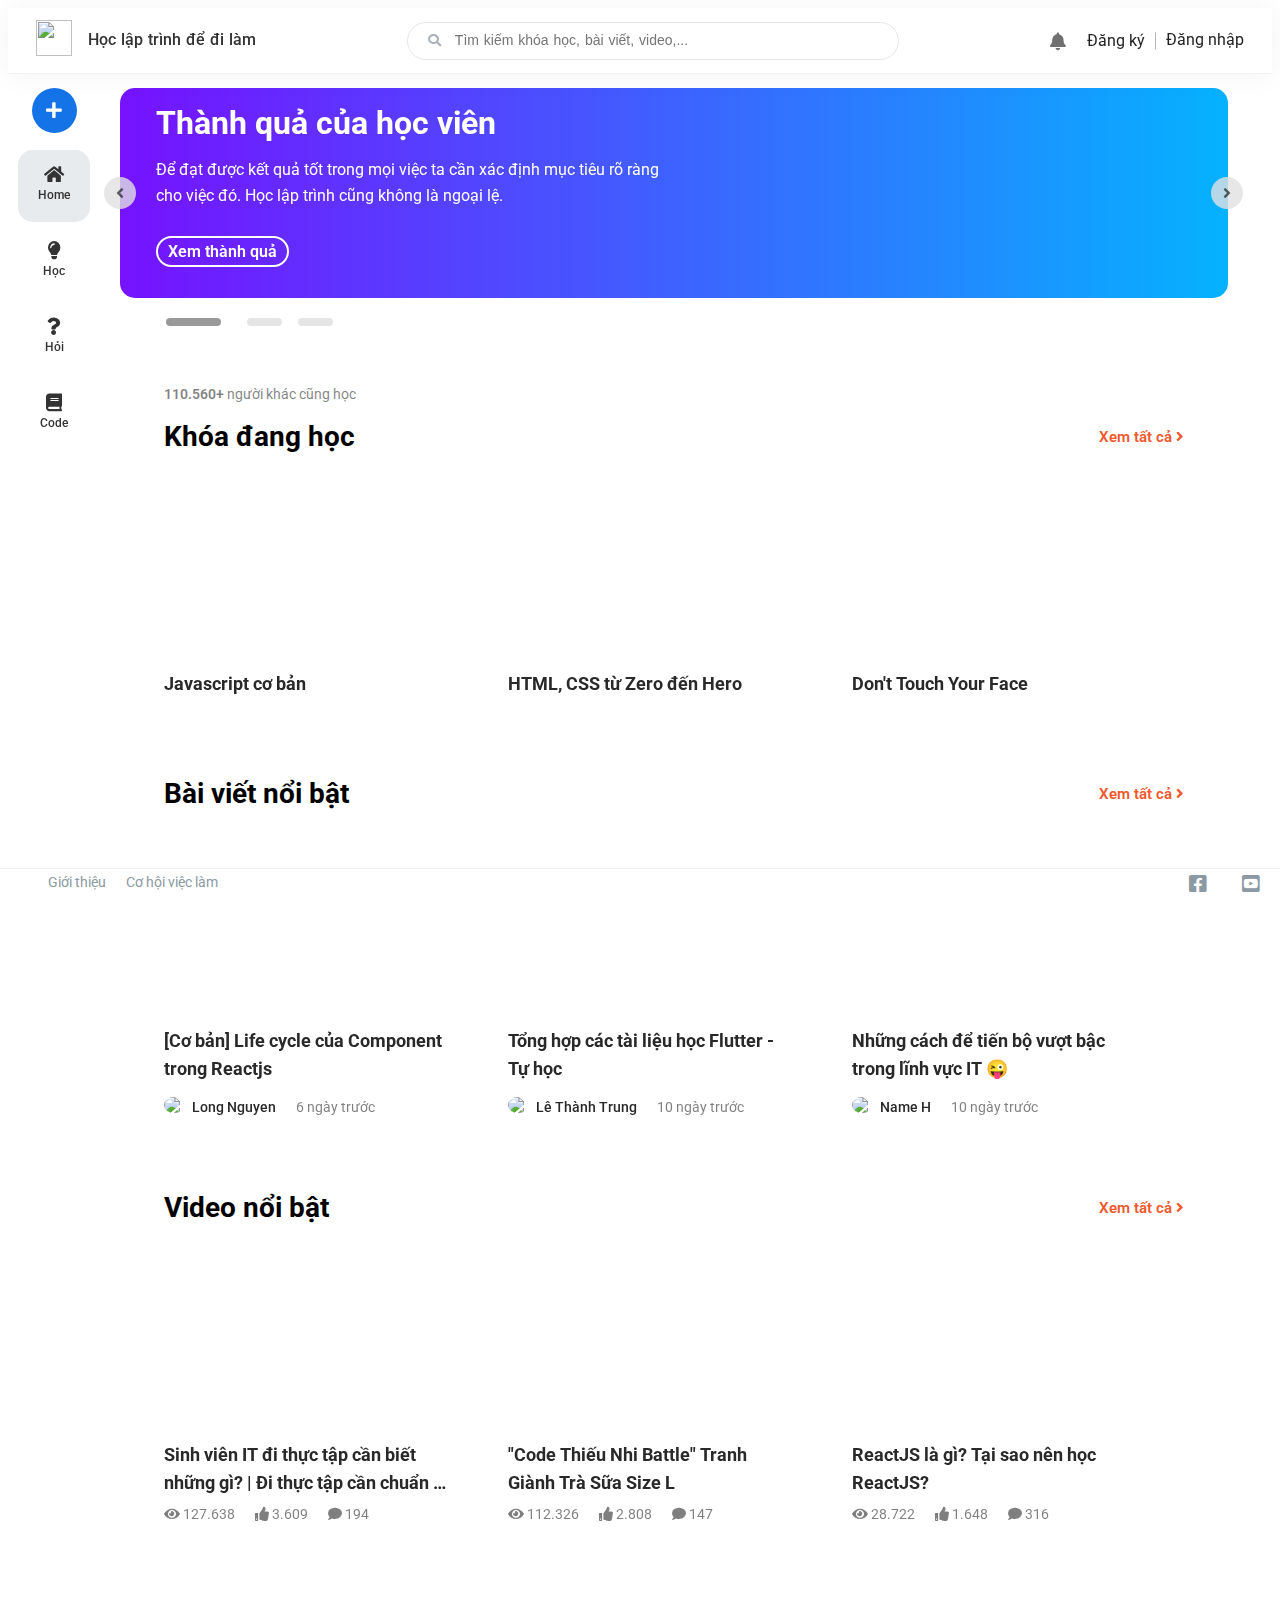
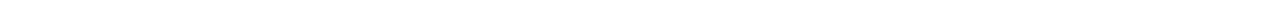
==== index.html @ 025cf9ea "ui project" ====
<!DOCTYPE html>
<html lang="en">
<head>
    <meta charset="UTF-8">
    <meta http-equiv="X-UA-Compatible" content="IE=edge">
    <meta name="viewport" content="width=device-width, initial-scale=1.0">
    <title>F8, học lập trình để đi làm! | Học lập trình online | Học lập trình Javascript</title>
    <link rel="icon" href="https://fullstack.edu.vn/assets/icon/f8_icon.png" type="image/x-icon">
    <link rel="stylesheet" href="https://cdnjs.cloudflare.com/ajax/libs/normalize/8.0.1/normalize.min.css" integrity="sha512-NhSC1YmyruXifcj/KFRWoC561YpHpc5Jtzgvbuzx5VozKpWvQ+4nXhPdFgmx8xqexRcpAglTj9sIBWINXa8x5w==" crossorigin="anonymous" referrerpolicy="no-referrer" />
    <link rel="stylesheet" href="./asset/font/fontawesome-free-5.15.4-web/css/all.css">
    <link rel="stylesheet" href="./asset/font/themify-icons-font (1)/themify-icons/themify-icons.css">
    <link href="https://fonts.googleapis.com/css2?family=Roboto:wght@300;400;500;700&display=swap" rel="stylesheet">
    <link rel="stylesheet" href="./asset/css/main.css">
    <link rel="stylesheet" href="./asset/css/base.css">
</head>
<body>
    <div id="notice">
       
    </div>
    <div class="side__bar-respon">
        <div class="side__bar-respon-left">
            <div class="side__bar-respon-user">
                <img src="https://avatar-redirect.appspot.com/google/101918447405633767798?size=400" alt="" class="side__bar-respon-user-img">
            </div>

            <ul class="side__bar-respon-list">
                <li class="side__bar-respon-item issidebar-repons-active">
                    <a href="#" class="side__bar-respon-item-link">
                        <i class="fas fa-home"></i>
                        <span>Home</span>
                    </a>
                </li>
                <li class="side__bar-respon-item">
                    <a href="./courses.html" class="side__bar-respon-item-link">
                        <i class="fas fa-lightbulb"></i>
                        <span>Học</span>
                    </a>
                </li>
                <li class="side__bar-respon-item">
                    <a href="./question.html" class="side__bar-respon-item-link">
                        <i class="fas fa-question"></i>
                        <span>Hỏi</span>
                    </a>
                </li>
                <li class="side__bar-respon-item">
                    <a href="./code.html" class="side__bar-respon-item-link">
                        <i class="fas fa-code"></i>
                        <span>Code</span>
                    </a>
                </li>
                <li class="side__bar-respon-item isspacing">
                    <a href="#" class="side__bar-respon-item-link">
                        <i class="fas fa-bookmark"></i>
                        <span>Nội dung đã lưu</span>
                    </a>
                </li>
                <li class="side__bar-respon-item">
                    <a href="#" class="side__bar-respon-item-link">
                        <i class="fas fa-info-circle"></i>
                        <span>Giới thiệu</span>
                    </a>
                </li>
                <li class="side__bar-respon-item">
                    <a href="#" class="side__bar-respon-item-link">
                        <i class="fas fa-users"></i>
                        <span>Cơ hội việc làm</span>
                    </a>
                </li>
                <li class="side__bar-respon-item isspacing">
                    <a href="#" class="side__bar-respon-item-link">
                        <i class="fas fa-sign-out-alt"></i>
                        <span>Đăng xuất</span>
                    </a>
                </li>
            </ul>
        </div>

        <div class="side__bar-respon-right">
            
        </div>
    </div>
    <div id="root">
        <div class="app__wrap">
            <!-- Header -->
            <div class="header__wrap">
                <div class="header__icon-menu">
                    <i class="fas fa-bars"></i>
                </div>
                <div class="header__icon">
                    <div class="header__icon-img">
                        <img src="https://fullstack.edu.vn/assets/icon/f8_icon.png" alt="" class="header__icon-img-item">
                    </div>
                    <div class="header__icon-heading">
                        <span class="header__icon-heading-text">Học lập trình để đi làm</span>
                    </div>
                    <div class="page__sidebar-add-box">
                        <div class="page__sidebar-add-box-item">
                            <i class="fas fa-pencil-alt"></i>
                            <strong>Viết blog</strong>
                        </div>
                        <div class="page__sidebar-add-box-item">
                            <i class="fas fa-question"></i>
                            <strong>Đặt câu hỏi</strong>
                        </div>
                        <div class="page__sidebar-add-box-item">
                            <i class="fas fa-code"></i>
                            <strong>Chia sẻ code</strong>
                        </div>
                    </div>
                </div>
                <div class="header__search">
                    <div class="header__search-wrap">
                        <i class="fas fa-search"></i>
                        <input type="text" class="header__search-input" placeholder="Tìm kiếm khóa học, bài viết, video,...">
                    </div>
                </div>
                <div class="header__information">
                    <div class="header__information-wrap">
                        <div class="header__information-search-icon-moblie">
                            <i class="fas fa-search"></i>
                        </div>
                        <div class="header__information-notify">
                            <i class="fas fa-bell"></i>
                        </div>
                        <!-- Img dang nhap tai khoan -->
                        <div class="header__information-img">
                            <img src="https://avatar-redirect.appspot.com/google/101918447405633767798?size=400" alt="" class="header__information-img-item">
                        </div>
                        <!-- Register and Login -->
                        <div class="header__information-user">
                            <a href="#" class="header__information-user-register-link js_register" >
                                <div class="header__information-user-register ">Đăng ký</div>
                            </a>
                            <a href="#" class="header__information-user-login-link js_login">
                                <div class="header__information-user-login">Đăng nhập</div>
                            </a>
                        </div>

                        <!-- Notify box -->
                        <div class="header__information-notify-box">
                            <div class="header__information-notify-box-header">
                                <h1 class="header__information-notify-box-heading">Thông báo</h1>
                                <span class="header__information-notify-box-tag">Đánh dấu tất cả đã đọc</span>
                            </div>
                            <div class="header__information-notify-box-page">
                                <div class="header__information-notify-box-page-icon">
                                    <img src="https://fullstack.edu.vn/assets/images/f8_avatar.png" alt="">
                                </div>
                                <div class="header__information-notify-box-page-content">
                                    <p class="header__information-notify-box-content-text">Chào mừng 
                                        <strong>Trường Tào</strong>
                                        đã gia nhập F8. Hãy luôn đam mê, kiên trì và theo đuổi mục tiêu tới cùng bạn nhé ❤️</p>
                                    <span class="header__information-notify-box-content-date">2 tháng trước</span>
                                </div>
                            </div>
                        </div>

                        <!-- Notify box end -->

                        <!-- User box -->
                        <div class="header__information-user-box">
                            <div class="header__information-user-box-header">
                                <img src="https://avatar-redirect.appspot.com/google/101918447405633767798?size=400" alt="" class="header__information-user-box-img">
                                <div class="header__information-user-box-heading">
                                    <h3 class="header__information-user-box-heading-text">Trường Tào</h3>
                                    <span class="header__information-user-box-heading-descript">@truong-tao-2</span>
                                </div>
                            </div>
                            <ul class="header__information-user-box-list">
                                <li class="header__information-user-box-item-blog">Viết Blog</li>
                                <li class="header__information-user-box-item-post">Bài viết của tôi</li>
                                <li class="header__information-user-box-item-save">Nội dung đã lưu</li>
                                <li class="header__information-user-box-item-setting">Cài đặt</li>
                                <li class="header__information-user-box-item-logout" style="padding-bottom: 0;">Đăng xuất</li>
                            </ul>
                        </div>

                    </div>
                </div>
            </div>

            <!-- Header end -->

            <div class="page__wrap">
                <div class="page__sidebar">
                    <ul class="page__sidebar-list">
                        <li class="page__sidebar-add-item">
                            <div class="page__sidebar-add-item-link">
                                <i class="fas fa-plus page__sidebar-add-item-icon"></i>
                            </div>
                            
                        </li>
                        <li class="page__sidebar-item-handle page__sidebar-home-item issidebar-active">
                            <a href="#" class="page__sidebar-home-item-link">
                                <div class="page__sidebar-home-icon">
                                    <i class="fas fa-home"></i>
                                </div>
                                <div class="page__sidebar-home-description">
                                    <span class="page__sidebar-home-description-text">Home</span>
                                </div>
                            </a>
                        </li>
                        <li class="page__sidebar-item-handle page__sidebar-lession-item">
                            <a href="./courses.html" class="page__sidebar-course-item-link">
                                <div class="page__sidebar-lession-icon">
                                    <i class="fas fa-lightbulb"></i>
                                </div>
                                <div class="page__sidebar-lession-description">
                                    <span class="page__sidebar-lession-description-text">Học</span>
                                </div>
                            </a>
                        </li>
                        <li class="page__sidebar-item-handle page__sidebar-question-item">
                            <a href="./question.html" class="page__sidebar-question-item-link">
                                <div class="page__sidebar-question-icon">
                                    <i class="fas fa-question"></i>
                                </div>
                                <div class="page__sidebar-question-description">
                                    <span class="page__sidebar-question-description-text">Hỏi</span>
                                </div>
                            </a>
                        </li>
                        <li class="page__sidebar-item-handle page__sidebar-code-item">
                            <a href="./code.html" class="page__sidebar-code-item-link">
                                <div class="page__sidebar-code-icon">
                                    <i class="fas fa-book"></i>
                                </div>
                                <div class="page__sidebar-code-description">
                                    <span class="page__sidebar-code-description-text">Code</span>
                                </div>
                            </a>
                        </li>
                    </ul>
                </div>
                <div class="page__content">
                    <div class="page__content-wrap">
                        <!-- Slider -->
                        <div class="page__content-slider-cover">
                            <div class="page__content-slider">
                                <button class="page__content-slider-btn-prev">
                                    <i class="fas fa-angle-left"></i>
                                </button>
                                <div class="page__content-slider-wrap">
                                    <div class="page__content-slider-list">
                                        
                                    </div>
                                </div>
                                <button class="page__content-slider-btn-next">
                                    <i class="fas fa-angle-right"></i>
                                </button>
                            </div>
                            <ul class="page__content-slider-slickdot">
                                <li class="slideractive"></li>
                                <li class=""></li>
                                <li class=""></li>
                            </ul>
                        </div>
                        <!-- Slider-end -->

                        <!-- Courses -->
                        <div class="page__content-home">
                            <div class="page__content-home-heading">
                                <strong>110.560+</strong>
                                người khác cũng học
                            </div>

                            <div class="page__content-home-courses">
                                <div class="page__content-home-courses-header">
                                    <h1 class="page__content-home-courses-heading">Khóa đang học</h1>
                                    <a href="./courses.html" class="page__content-home-courses-more">
                                        Xem tất cả
                                        <i class="fas fa-angle-right"></i>
                                    </a>
                                </div>
                                <div class="page__content-home-courses-list">
                                    <button class="course-prev-btn">
                                        <i class="fas fa-angle-left"></i>
                                    </button>
                                    <div class="page__content-home-courses-list-cover">
                                        <div class="page__content-home-courses-list-wrap">
                                           
                                        </div>
                                    </div>
                                    <button class="course-next-btn">
                                        <i class="fas fa-angle-right"></i>
                                    </button>
                                </div>
                            </div>
                            
                            
                            <!-- Courses end -->

                            <!-- Featured-post -->

                            <div class="page__content-home-featured-post">
                                <div class="page__content-home-featured-post-header">
                                    <h1 class="page__content-home-featured-post-heading">Bài viết nổi bật</h1>
                                    <a href="./blog.html" class="page__content-home-featured-post-more">
                                        Xem tất cả
                                        <i class="fas fa-angle-right"></i>
                                    </a>
                                </div>
                                <div class="page__content-home-featured-post-list">
                                    <button class="featured-post-prev-btn">
                                        <i class="fas fa-angle-left"></i>
                                    </button>
                                    <div class="page__content-home-featured-post-list-cover">
                                        <div class="page__content-home-featured-post-list-wrap">
                                           
                                        </div>
                                    </div>
                                    <button class="featured-post-next-btn">
                                        <i class="fas fa-angle-right"></i>
                                    </button>
                                </div>
                            </div>

                        <!-- Featured-post end -->



                        <!-- Featured-video -->

                        <div class="page__content-home-featured-video">
                            <div class="page__content-home-featured-video-header">
                                <h1 class="page__content-home-featured-video-heading">Video nổi bật</h1>
                                <a href="https://www.youtube.com/c/F8VNOfficial/videos" target="_blank" class="page__content-home-featured-video-more">
                                    Xem tất cả
                                    <i class="fas fa-angle-right"></i>
                                </a>
                            </div>
                            <div class="page__content-home-featured-video-list">
                                <button class="featured-video-prev-btn">
                                    <i class="fas fa-angle-left"></i>
                                </button>
                                <div class="page__content-home-featured-video-list-cover">
                                    <div class="page__content-home-featured-video-list-wrap">
                                        
                                    </div>
                                </div>
                                <button class="featured-video-next-btn">
                                    <i class="fas fa-angle-right"></i>
                                </button>
                            </div>
                        </div>

                    <!-- Featured-video end -->
                        </div>
                        
                    </div>
                </div>
            </div>

            <div class="footer__wrap">
                <div class="footer__list">
                    <div class="footer__list-left">
                        <a href="" class="footer__list-left-icon">
                            <img src="https://fullstack.edu.vn/assets/icon/f8_icon.png" alt="" class="footer__list-left-icon-img">
                        </a>
                        <div class="footer__list-left-about">
                            <a href="">Giới thiệu</a>
                        </div>
                        <div class="footer__list-left-job">
                            <a href="">Cơ hội việc làm</a>
                        </div>
                    </div>
                    <div class="footer__list-right">
                        <a href="" class="footer__list-right-facebook">
                            <i class="fab fa-facebook-square"></i>
                        </a>
                        <a href="" class="footer__list-right-youtube">
                            <i class="fab fa-youtube-square"></i>
                        </a>
                    </div>
                </div>
            </div>
        </div>
    </div>
    
    <!--BASE MODAL -->

    <div class="modal"> 
        <div class="modal__overlay"></div>

        <div class="modal__body">
            
            <!-- Authen form registration-->

            <div class="authen--form authen--form--register">
                <div class="authen--form__content">
                    <div class="authen--form__header">
                        <h3 class="authen--form__header--sub"> Đăng ký</h3>
                        <span class="authen--form__header--login"> Đăng nhập</span>
                    </div>
                    <div class="authen--form__form">
                        <div class="authen--form__form--infor form-email">
                            <input type="text"  id="email" class="authen--form__form--login"  placeholder="Nhập Email của bạn">
                            <span class="form-mess"></span>
                        </div>
                        <div class="authen--form__form--infor form-password ">
                            <input type="password" id="password" class="authen--form__form--login" placeholder="Nhập mật khẩu">
                            <span class="form-mess"></span>
                        </div>
                        <div class="authen--form__form--infor form-oldPassword">
                            <input type="password" id="oldPassword" class="authen--form__form--login" placeholder="Nhập lại mật khẩu">
                            <span class="form-mess"></span>
                        </div>
                    </div>
                    <div class="authen--form__pilicy">
                        <p>Bằng việc đăng ký, bạn đã đồng ý với Shoppe về
                            <a href="" class="authen--form__pilicy--infor">Điều khoản dịch vụ</a> &
                            <a href="" class="authen--form__pilicy--infor">Chính sách bảo mật </a>  </p>
                      
                    </div>
                    <div class="authen--form__control">
                        <button class="btn btn--back">TRỞ LẠI</button>
                        <button onsubmit="onSubmit()" class="btn btn--primary btn-register">ĐĂNG KÝ</button>
                    </div>
                </div>
                
                <div class="authen--form__society">
                    <a href="" class="btn btn-size-s icon-fb authen--form__society--fb authen--form__society--connect">
                        <i class="authen--form__society--icon fab fa-facebook-square"></i>
                        <span class="authen--form__society--text-fb">
                            Kết nối với Facebook
                        </span>
                       
                    </a>
                    <a href="" class="btn btn-size-s authen--form__society--gg authen--form__society--connect">
                        <i class="authen--form__society--icon fab fa-google-plus-square"></i>
                        <span class="authen--form__society--text-gg">
                            Kết nối với Google
                        </span>
                        
                    </a>    
                    
                </div>
            </div> 

            <!-- Authen form log in -->

            <div class="authen--form authen--form--login  ">
                <div class="authen--form__content">
                    <div class="authen--form__header">
                        <h3 class="authen--form__header--sub"> Đăng nhập </h3>
                        <span class="authen--form__header--login"> Đăng ký</span>
                    </div>
                    <div class="authen--form__form">
                        <div class="authen--form__form--infor">
                            <input type="text" class="authen--form__form--login" placeholder="Email của bạn">
                        </div>
                        <div class="authen--form__form--infor">
                            <input type="password" class="authen--form__form--login" placeholder="Nhập mật khẩu">
                        </div>
                    </div>
                    <div class="authen--form__help">
                        <a href="" class="authen--form__help authen--form__help--forgot"> Quên mật khẩu</a>
                        <span class="authen--form__help--separate"></span>
                        <a href="" class="authen--form__help authen--form__help--help"> Cần trợ giúp?</a>

                    </div>
                    <div class="authen--form__control">
                        <button class="btn btn--back js--back-login">TRỞ LẠI</button>
                        <button class="btn btn--primary">ĐĂNG NHẬP </button>
                    </div>
                </div>
                
                <div class="authen--form__society">
                    <a href="" class="btn btn-size-s icon-fb authen--form__society--fb authen--form__society--connect">
                        <i class="authen--form__society--icon fab fa-facebook-square"></i>
                        <span class="authen--form__society--text-fb">
                            Kết nối với Facebook
                        </span>
                       
                    </a>
                    <a href="" class="btn btn-size-s authen--form__society--gg authen--form__society--connect">
                        <i class="authen--form__society--icon fab fa-google-plus-square"></i>
                        <span class="authen--form__society--text-gg">
                            Kết nối với Google
                        </span>
                        
                    </a>    
                    
                </div>
            </div> 
        </div>
    </div>

    <!-- Show register -->
    <script>    
    
        const clickShows = document.querySelector('.js_register')
        const clickOut = document.querySelector('.btn--back')
        const modalOut = document.querySelector('.authen--form--register')
        const modal = document.querySelector('.modal')
    
        function showOutRegister () {
            modal.classList.add('open')
        }
        function outRegister () {
            modal.classList.remove('open')
        }
        clickShows.addEventListener('click', showOutRegister)
        clickOut.addEventListener('click', outRegister)
        modal.addEventListener('click', outRegister )
    
        modalOut.addEventListener('click', function(event) {
            event.stopPropagation()
        } )
    </script>

    <!-- Show login -->
    <script>
        const clickLogin = document.querySelector('.js_login')
        const clickOutLogin = document.querySelector('.js--back-login')
        const modalOutLogin = document.querySelector('.authen--form--login')
        const modalLogin = document.querySelector('.modal')
    
        function showOutLogin () {
             modalLogin.classList.add('on')
        }
        function outLogin () {
            modalLogin.classList.remove('on')
        }
        clickLogin.addEventListener('click', showOutLogin)
        clickOutLogin.addEventListener('click', outLogin)
        modalLogin.addEventListener('click', outLogin)
        modalOutLogin.addEventListener('click', function(event) {
            event.stopPropagation()
            }) 
    </script>
    <script src="./app.js"></script>
</body>
</html>
---- asset/font/themify-icons-font (1)/themify-icons/themify-icons.css ----
@font-face {
	font-family: 'themify';
	src:url('fonts/themify.eot?-fvbane');
	src:url('fonts/themify.eot?#iefix-fvbane') format('embedded-opentype'),
		url('fonts/themify.woff?-fvbane') format('woff'),
		url('fonts/themify.ttf?-fvbane') format('truetype'),
		url('fonts/themify.svg?-fvbane#themify') format('svg');
	font-weight: normal;
	font-style: normal;
}

[class^="ti-"], [class*=" ti-"] {
	font-family: 'themify';
	speak: none;
	font-style: normal;
	font-weight: normal;
	font-variant: normal;
	text-transform: none;
	line-height: 1;

	/* Better Font Rendering =========== */
	-webkit-font-smoothing: antialiased;
	-moz-osx-font-smoothing: grayscale;
}

.ti-wand:before {
	content: "\e600";
}
.ti-volume:before {
	content: "\e601";
}
.ti-user:before {
	content: "\e602";
}
.ti-unlock:before {
	content: "\e603";
}
.ti-unlink:before {
	content: "\e604";
}
.ti-trash:before {
	content: "\e605";
}
.ti-thought:before {
	content: "\e606";
}
.ti-target:before {
	content: "\e607";
}
.ti-tag:before {
	content: "\e608";
}
.ti-tablet:before {
	content: "\e609";
}
.ti-star:before {
	content: "\e60a";
}
.ti-spray:before {
	content: "\e60b";
}
.ti-signal:before {
	content: "\e60c";
}
.ti-shopping-cart:before {
	content: "\e60d";
}
.ti-shopping-cart-full:before {
	content: "\e60e";
}
.ti-settings:before {
	content: "\e60f";
}
.ti-search:before {
	content: "\e610";
}
.ti-zoom-in:before {
	content: "\e611";
}
.ti-zoom-out:before {
	content: "\e612";
}
.ti-cut:before {
	content: "\e613";
}
.ti-ruler:before {
	content: "\e614";
}
.ti-ruler-pencil:before {
	content: "\e615";
}
.ti-ruler-alt:before {
	content: "\e616";
}
.ti-bookmark:before {
	content: "\e617";
}
.ti-bookmark-alt:before {
	content: "\e618";
}
.ti-reload:before {
	content: "\e619";
}
.ti-plus:before {
	content: "\e61a";
}
.ti-pin:before {
	content: "\e61b";
}
.ti-pencil:before {
	content: "\e61c";
}
.ti-pencil-alt:before {
	content: "\e61d";
}
.ti-paint-roller:before {
	content: "\e61e";
}
.ti-paint-bucket:before {
	content: "\e61f";
}
.ti-na:before {
	content: "\e620";
}
.ti-mobile:before {
	content: "\e621";
}
.ti-minus:before {
	content: "\e622";
}
.ti-medall:before {
	content: "\e623";
}
.ti-medall-alt:before {
	content: "\e624";
}
.ti-marker:before {
	content: "\e625";
}
.ti-marker-alt:before {
	content: "\e626";
}
.ti-arrow-up:before {
	content: "\e627";
}
.ti-arrow-right:before {
	content: "\e628";
}
.ti-arrow-left:before {
	content: "\e629";
}
.ti-arrow-down:before {
	content: "\e62a";
}
.ti-lock:before {
	content: "\e62b";
}
.ti-location-arrow:before {
	content: "\e62c";
}
.ti-link:before {
	content: "\e62d";
}
.ti-layout:before {
	content: "\e62e";
}
.ti-layers:before {
	content: "\e62f";
}
.ti-layers-alt:before {
	content: "\e630";
}
.ti-key:before {
	content: "\e631";
}
.ti-import:before {
	content: "\e632";
}
.ti-image:before {
	content: "\e633";
}
.ti-heart:before {
	content: "\e634";
}
.ti-heart-broken:before {
	content: "\e635";
}
.ti-hand-stop:before {
	content: "\e636";
}
.ti-hand-open:before {
	content: "\e637";
}
.ti-hand-drag:before {
	content: "\e638";
}
.ti-folder:before {
	content: "\e639";
}
.ti-flag:before {
	content: "\e63a";
}
.ti-flag-alt:before {
	content: "\e63b";
}
.ti-flag-alt-2:before {
	content: "\e63c";
}
.ti-eye:before {
	content: "\e63d";
}
.ti-export:before {
	content: "\e63e";
}
.ti-exchange-vertical:before {
	content: "\e63f";
}
.ti-desktop:before {
	content: "\e640";
}
.ti-cup:before {
	content: "\e641";
}
.ti-crown:before {
	content: "\e642";
}
.ti-comments:before {
	content: "\e643";
}
.ti-comment:before {
	content: "\e644";
}
.ti-comment-alt:before {
	content: "\e645";
}
.ti-close:before {
	content: "\e646";
}
.ti-clip:before {
	content: "\e647";
}
.ti-angle-up:before {
	content: "\e648";
}
.ti-angle-right:before {
	content: "\e649";
}
.ti-angle-left:before {
	content: "\e64a";
}
.ti-angle-down:before {
	content: "\e64b";
}
.ti-check:before {
	content: "\e64c";
}
.ti-check-box:before {
	content: "\e64d";
}
.ti-camera:before {
	content: "\e64e";
}
.ti-announcement:before {
	content: "\e64f";
}
.ti-brush:before {
	content: "\e650";
}
.ti-briefcase:before {
	content: "\e651";
}
.ti-bolt:before {
	content: "\e652";
}
.ti-bolt-alt:before {
	content: "\e653";
}
.ti-blackboard:before {
	content: "\e654";
}
.ti-bag:before {
	content: "\e655";
}
.ti-move:before {
	content: "\e656";
}
.ti-arrows-vertical:before {
	content: "\e657";
}
.ti-arrows-horizontal:before {
	content: "\e658";
}
.ti-fullscreen:before {
	content: "\e659";
}
.ti-arrow-top-right:before {
	content: "\e65a";
}
.ti-arrow-top-left:before {
	content: "\e65b";
}
.ti-arrow-circle-up:before {
	content: "\e65c";
}
.ti-arrow-circle-right:before {
	content: "\e65d";
}
.ti-arrow-circle-left:before {
	content: "\e65e";
}
.ti-arrow-circle-down:before {
	content: "\e65f";
}
.ti-angle-double-up:before {
	content: "\e660";
}
.ti-angle-double-right:before {
	content: "\e661";
}
.ti-angle-double-left:before {
	content: "\e662";
}
.ti-angle-double-down:before {
	content: "\e663";
}
.ti-zip:before {
	content: "\e664";
}
.ti-world:before {
	content: "\e665";
}
.ti-wheelchair:before {
	content: "\e666";
}
.ti-view-list:before {
	content: "\e667";
}
.ti-view-list-alt:before {
	content: "\e668";
}
.ti-view-grid:before {
	content: "\e669";
}
.ti-uppercase:before {
	content: "\e66a";
}
.ti-upload:before {
	content: "\e66b";
}
.ti-underline:before {
	content: "\e66c";
}
.ti-truck:before {
	content: "\e66d";
}
.ti-timer:before {
	content: "\e66e";
}
.ti-ticket:before {
	content: "\e66f";
}
.ti-thumb-up:before {
	content: "\e670";
}
.ti-thumb-down:before {
	content: "\e671";
}
.ti-text:before {
	content: "\e672";
}
.ti-stats-up:before {
	content: "\e673";
}
.ti-stats-down:before {
	content: "\e674";
}
.ti-split-v:before {
	content: "\e675";
}
.ti-split-h:before {
	content: "\e676";
}
.ti-smallcap:before {
	content: "\e677";
}
.ti-shine:before {
	content: "\e678";
}
.ti-shift-right:before {
	content: "\e679";
}
.ti-shift-left:before {
	content: "\e67a";
}
.ti-shield:before {
	content: "\e67b";
}
.ti-notepad:before {
	content: "\e67c";
}
.ti-server:before {
	content: "\e67d";
}
.ti-quote-right:before {
	content: "\e67e";
}
.ti-quote-left:before {
	content: "\e67f";
}
.ti-pulse:before {
	content: "\e680";
}
.ti-printer:before {
	content: "\e681";
}
.ti-power-off:before {
	content: "\e682";
}
.ti-plug:before {
	content: "\e683";
}
.ti-pie-chart:before {
	content: "\e684";
}
.ti-paragraph:before {
	content: "\e685";
}
.ti-panel:before {
	content: "\e686";
}
.ti-package:before {
	content: "\e687";
}
.ti-music:before {
	content: "\e688";
}
.ti-music-alt:before {
	content: "\e689";
}
.ti-mouse:before {
	content: "\e68a";
}
.ti-mouse-alt:before {
	content: "\e68b";
}
.ti-money:before {
	content: "\e68c";
}
.ti-microphone:before {
	content: "\e68d";
}
.ti-menu:before {
	content: "\e68e";
}
.ti-menu-alt:before {
	content: "\e68f";
}
.ti-map:before {
	content: "\e690";
}
.ti-map-alt:before {
	content: "\e691";
}
.ti-loop:before {
	content: "\e692";
}
.ti-location-pin:before {
	content: "\e693";
}
.ti-list:before {
	content: "\e694";
}
.ti-light-bulb:before {
	content: "\e695";
}
.ti-Italic:before {
	content: "\e696";
}
.ti-info:before {
	content: "\e697";
}
.ti-infinite:before {
	content: "\e698";
}
.ti-id-badge:before {
	content: "\e699";
}
.ti-hummer:before {
	content: "\e69a";
}
.ti-home:before {
	content: "\e69b";
}
.ti-help:before {
	content: "\e69c";
}
.ti-headphone:before {
	content: "\e69d";
}
.ti-harddrives:before {
	content: "\e69e";
}
.ti-harddrive:before {
	content: "\e69f";
}
.ti-gift:before {
	content: "\e6a0";
}
.ti-game:before {
	content: "\e6a1";
}
.ti-filter:before {
	content: "\e6a2";
}
.ti-files:before {
	content: "\e6a3";
}
.ti-file:before {
	content: "\e6a4";
}
.ti-eraser:before {
	content: "\e6a5";
}
.ti-envelope:before {
	content: "\e6a6";
}
.ti-download:before {
	content: "\e6a7";
}
.ti-direction:before {
	content: "\e6a8";
}
.ti-direction-alt:before {
	content: "\e6a9";
}
.ti-dashboard:before {
	content: "\e6aa";
}
.ti-control-stop:before {
	content: "\e6ab";
}
.ti-control-shuffle:before {
	content: "\e6ac";
}
.ti-control-play:before {
	content: "\e6ad";
}
.ti-control-pause:before {
	content: "\e6ae";
}
.ti-control-forward:before {
	content: "\e6af";
}
.ti-control-backward:before {
	content: "\e6b0";
}
.ti-cloud:before {
	content: "\e6b1";
}
.ti-cloud-up:before {
	content: "\e6b2";
}
.ti-cloud-down:before {
	content: "\e6b3";
}
.ti-clipboard:before {
	content: "\e6b4";
}
.ti-car:before {
	content: "\e6b5";
}
.ti-calendar:before {
	content: "\e6b6";
}
.ti-book:before {
	content: "\e6b7";
}
.ti-bell:before {
	content: "\e6b8";
}
.ti-basketball:before {
	content: "\e6b9";
}
.ti-bar-chart:before {
	content: "\e6ba";
}
.ti-bar-chart-alt:before {
	content: "\e6bb";
}
.ti-back-right:before {
	content: "\e6bc";
}
.ti-back-left:before {
	content: "\e6bd";
}
.ti-arrows-corner:before {
	content: "\e6be";
}
.ti-archive:before {
	content: "\e6bf";
}
.ti-anchor:before {
	content: "\e6c0";
}
.ti-align-right:before {
	content: "\e6c1";
}
.ti-align-left:before {
	content: "\e6c2";
}
.ti-align-justify:before {
	content: "\e6c3";
}
.ti-align-center:before {
	content: "\e6c4";
}
.ti-alert:before {
	content: "\e6c5";
}
.ti-alarm-clock:before {
	content: "\e6c6";
}
.ti-agenda:before {
	content: "\e6c7";
}
.ti-write:before {
	content: "\e6c8";
}
.ti-window:before {
	content: "\e6c9";
}
.ti-widgetized:before {
	content: "\e6ca";
}
.ti-widget:before {
	content: "\e6cb";
}
.ti-widget-alt:before {
	content: "\e6cc";
}
.ti-wallet:before {
	content: "\e6cd";
}
.ti-video-clapper:before {
	content: "\e6ce";
}
.ti-video-camera:before {
	content: "\e6cf";
}
.ti-vector:before {
	content: "\e6d0";
}
.ti-themify-logo:before {
	content: "\e6d1";
}
.ti-themify-favicon:before {
	content: "\e6d2";
}
.ti-themify-favicon-alt:before {
	content: "\e6d3";
}
.ti-support:before {
	content: "\e6d4";
}
.ti-stamp:before {
	content: "\e6d5";
}
.ti-split-v-alt:before {
	content: "\e6d6";
}
.ti-slice:before {
	content: "\e6d7";
}
.ti-shortcode:before {
	content: "\e6d8";
}
.ti-shift-right-alt:before {
	content: "\e6d9";
}
.ti-shift-left-alt:before {
	content: "\e6da";
}
.ti-ruler-alt-2:before {
	content: "\e6db";
}
.ti-receipt:before {
	content: "\e6dc";
}
.ti-pin2:before {
	content: "\e6dd";
}
.ti-pin-alt:before {
	content: "\e6de";
}
.ti-pencil-alt2:before {
	content: "\e6df";
}
.ti-palette:before {
	content: "\e6e0";
}
.ti-more:before {
	content: "\e6e1";
}
.ti-more-alt:before {
	content: "\e6e2";
}
.ti-microphone-alt:before {
	content: "\e6e3";
}
.ti-magnet:before {
	content: "\e6e4";
}
.ti-line-double:before {
	content: "\e6e5";
}
.ti-line-dotted:before {
	content: "\e6e6";
}
.ti-line-dashed:before {
	content: "\e6e7";
}
.ti-layout-width-full:before {
	content: "\e6e8";
}
.ti-layout-width-default:before {
	content: "\e6e9";
}
.ti-layout-width-default-alt:before {
	content: "\e6ea";
}
.ti-layout-tab:before {
	content: "\e6eb";
}
.ti-layout-tab-window:before {
	content: "\e6ec";
}
.ti-layout-tab-v:before {
	content: "\e6ed";
}
.ti-layout-tab-min:before {
	content: "\e6ee";
}
.ti-layout-slider:before {
	content: "\e6ef";
}
.ti-layout-slider-alt:before {
	content: "\e6f0";
}
.ti-layout-sidebar-right:before {
	content: "\e6f1";
}
.ti-layout-sidebar-none:before {
	content: "\e6f2";
}
.ti-layout-sidebar-left:before {
	content: "\e6f3";
}
.ti-layout-placeholder:before {
	content: "\e6f4";
}
.ti-layout-menu:before {
	content: "\e6f5";
}
.ti-layout-menu-v:before {
	content: "\e6f6";
}
.ti-layout-menu-separated:before {
	content: "\e6f7";
}
.ti-layout-menu-full:before {
	content: "\e6f8";
}
.ti-layout-media-right-alt:before {
	content: "\e6f9";
}
.ti-layout-media-right:before {
	content: "\e6fa";
}
.ti-layout-media-overlay:before {
	content: "\e6fb";
}
.ti-layout-media-overlay-alt:before {
	content: "\e6fc";
}
.ti-layout-media-overlay-alt-2:before {
	content: "\e6fd";
}
.ti-layout-media-left-alt:before {
	content: "\e6fe";
}
.ti-layout-media-left:before {
	content: "\e6ff";
}
.ti-layout-media-center-alt:before {
	content: "\e700";
}
.ti-layout-media-center:before {
	content: "\e701";
}
.ti-layout-list-thumb:before {
	content: "\e702";
}
.ti-layout-list-thumb-alt:before {
	content: "\e703";
}
.ti-layout-list-post:before {
	content: "\e704";
}
.ti-layout-list-large-image:before {
	content: "\e705";
}
.ti-layout-line-solid:before {
	content: "\e706";
}
.ti-layout-grid4:before {
	content: "\e707";
}
.ti-layout-grid3:before {
	content: "\e708";
}
.ti-layout-grid2:before {
	content: "\e709";
}
.ti-layout-grid2-thumb:before {
	content: "\e70a";
}
.ti-layout-cta-right:before {
	content: "\e70b";
}
.ti-layout-cta-left:before {
	content: "\e70c";
}
.ti-layout-cta-center:before {
	content: "\e70d";
}
.ti-layout-cta-btn-right:before {
	content: "\e70e";
}
.ti-layout-cta-btn-left:before {
	content: "\e70f";
}
.ti-layout-column4:before {
	content: "\e710";
}
.ti-layout-column3:before {
	content: "\e711";
}
.ti-layout-column2:before {
	content: "\e712";
}
.ti-layout-accordion-separated:before {
	content: "\e713";
}
.ti-layout-accordion-merged:before {
	content: "\e714";
}
.ti-layout-accordion-list:before {
	content: "\e715";
}
.ti-ink-pen:before {
	content: "\e716";
}
.ti-info-alt:before {
	content: "\e717";
}
.ti-help-alt:before {
	content: "\e718";
}
.ti-headphone-alt:before {
	content: "\e719";
}
.ti-hand-point-up:before {
	content: "\e71a";
}
.ti-hand-point-right:before {
	content: "\e71b";
}
.ti-hand-point-left:before {
	content: "\e71c";
}
.ti-hand-point-down:before {
	content: "\e71d";
}
.ti-gallery:before {
	content: "\e71e";
}
.ti-face-smile:before {
	content: "\e71f";
}
.ti-face-sad:before {
	content: "\e720";
}
.ti-credit-card:before {
	content: "\e721";
}
.ti-control-skip-forward:before {
	content: "\e722";
}
.ti-control-skip-backward:before {
	content: "\e723";
}
.ti-control-record:before {
	content: "\e724";
}
.ti-control-eject:before {
	content: "\e725";
}
.ti-comments-smiley:before {
	content: "\e726";
}
.ti-brush-alt:before {
	content: "\e727";
}
.ti-youtube:before {
	content: "\e728";
}
.ti-vimeo:before {
	content: "\e729";
}
.ti-twitter:before {
	content: "\e72a";
}
.ti-time:before {
	content: "\e72b";
}
.ti-tumblr:before {
	content: "\e72c";
}
.ti-skype:before {
	content: "\e72d";
}
.ti-share:before {
	content: "\e72e";
}
.ti-share-alt:before {
	content: "\e72f";
}
.ti-rocket:before {
	content: "\e730";
}
.ti-pinterest:before {
	content: "\e731";
}
.ti-new-window:before {
	content: "\e732";
}
.ti-microsoft:before {
	content: "\e733";
}
.ti-list-ol:before {
	content: "\e734";
}
.ti-linkedin:before {
	content: "\e735";
}
.ti-layout-sidebar-2:before {
	content: "\e736";
}
.ti-layout-grid4-alt:before {
	content: "\e737";
}
.ti-layout-grid3-alt:before {
	content: "\e738";
}
.ti-layout-grid2-alt:before {
	content: "\e739";
}
.ti-layout-column4-alt:before {
	content: "\e73a";
}
.ti-layout-column3-alt:before {
	content: "\e73b";
}
.ti-layout-column2-alt:before {
	content: "\e73c";
}
.ti-instagram:before {
	content: "\e73d";
}
.ti-google:before {
	content: "\e73e";
}
.ti-github:before {
	content: "\e73f";
}
.ti-flickr:before {
	content: "\e740";
}
.ti-facebook:before {
	content: "\e741";
}
.ti-dropbox:before {
	content: "\e742";
}
.ti-dribbble:before {
	content: "\e743";
}
.ti-apple:before {
	content: "\e744";
}
.ti-android:before {
	content: "\e745";
}
.ti-save:before {
	content: "\e746";
}
.ti-save-alt:before {
	content: "\e747";
}
.ti-yahoo:before {
	content: "\e748";
}
.ti-wordpress:before {
	content: "\e749";
}
.ti-vimeo-alt:before {
	content: "\e74a";
}
.ti-twitter-alt:before {
	content: "\e74b";
}
.ti-tumblr-alt:before {
	content: "\e74c";
}
.ti-trello:before {
	content: "\e74d";
}
.ti-stack-overflow:before {
	content: "\e74e";
}
.ti-soundcloud:before {
	content: "\e74f";
}
.ti-sharethis:before {
	content: "\e750";
}
.ti-sharethis-alt:before {
	content: "\e751";
}
.ti-reddit:before {
	content: "\e752";
}
.ti-pinterest-alt:before {
	content: "\e753";
}
.ti-microsoft-alt:before {
	content: "\e754";
}
.ti-linux:before {
	content: "\e755";
}
.ti-jsfiddle:before {
	content: "\e756";
}
.ti-joomla:before {
	content: "\e757";
}
.ti-html5:before {
	content: "\e758";
}
.ti-flickr-alt:before {
	content: "\e759";
}
.ti-email:before {
	content: "\e75a";
}
.ti-drupal:before {
	content: "\e75b";
}
.ti-dropbox-alt:before {
	content: "\e75c";
}
.ti-css3:before {
	content: "\e75d";
}
.ti-rss:before {
	content: "\e75e";
}
.ti-rss-alt:before {
	content: "\e75f";
}
---- asset/css/main.css ----
html {
    overflow: hidden scroll;
}


html::-webkit-scrollbar {
    display: none;
}

.side__bar-respon {
    position: fixed;
    display: flex;
    width: 100%;
    height: 100%;
    top: 0;
    left: 0;
    bottom: 0;
    right: 0;
    z-index: 1000;
    transform: translateX(-100%);
}

.iscover-fill {
    background-color: rgba(0, 0, 0, 0.1);
    transition: all ease 0.5s;
    transform: translateX(0);
    animation: fadeInSidebar ease 1s;
}

@keyframes fadeInSidebar {
    from {
        opacity: 0;
    } 
    to {
        opacity: 1;
    }
}

.side__bar-respon-left {
    width: 65%;
    height: 100%;
    background-color: #fff;
    overflow: hidden scroll;
    transform: translateX(-100%);
    transition: transform ease 1s 0.2s;
}

.side__bar-respon-left::-webkit-scrollbar {
    display: none;
}

.side__bar-respon-user {
    width: 100%;
    height: auto;
    padding: 50px;
}

.side__bar-respon-user-img {
    width: 96px;
    height: 96px;
    border-radius: 50%;
}

.side__bar-respon-right {
    width: 35%;
    height: 100%;
    top: 0;
    bottom: 0;
    right: 0;
    background-color: transparent;
}

.side__bar-respon-list {
    list-style: none;
    padding: 0;
    padding: 20px 0 20px 20px;
}

.side__bar-respon-item {
    border-radius: 5px;
}

.side__bar-respon-item-link {
    padding: 20px 10px;
    display: flex;
    align-items: center;
    text-decoration: none;
    color: #757575;
    height: 100%;
}

.side__bar-respon-item:hover {
    background-color: rgba(0, 0, 0, 0.08);
}

.side__bar-respon-item-link i{
    width: 35px;
    text-align: center;
    font-size: 1.6rem;
}

.side__bar-respon-item-link span {
    font-size: 1.6rem;
    margin-left: 10px;
}

.issidebar-repons-active {
    background-color: rgba(0, 0, 0, 0.08);
}

.isspacing {
    padding: 0;
    line-height: 80px;
    border-top: 1px solid rgba(0, 0, 0, 0.1);
    border-bottom: 1px solid rgba(0, 0, 0, 0.1);
}

.isopen-sidebar-respon {
    transform: translateX(0);
}

/* Back home */
.header__icon-back-home {
    text-decoration: none;
    margin-left: 20px;
    display: flex;
    align-items: center;
}

.header__icon-back-home:hover i {
    transform: translateX(-4px);
}

.header__icon-back-home i {
    font-size: 1.3rem;
    color: rgba(0, 0, 0, 0.5);
    transition: transform ease 0.3s;
}

.header__icon-back-home span {
    font-size: 1.4rem;
    margin-left: 4px;
    color: rgba(0, 0, 0, 0.5);
}

/* header-index.html */

.app__wrap {

}

.header__wrap {
    position: sticky;
    top: 0;
    left: 0;
    right: 0;
    background-color: var(--white-color);
    padding: 0 28px;
    display: flex;
    height: 66px;
    box-shadow: 0px 1px 30px rgba(0, 0, 0, 0.05);
    border-bottom: 0.5px solid rgba(0, 0, 0, 0.05);
    justify-content: space-between;
    z-index: 10;
}

.header__icon {
    position: relative;
    align-items: center;
    display: flex;
    align-items: center;
}

.header__icon-menu {
    display: flex;
    align-items: center;
    font-size: 2rem;
    padding: 0 10px;
    display: none;
}

.header__icon-img {
    cursor: pointer;
}

.header__icon-img-item {
    width: 36px;
    height: 36px;
}

.header__icon-heading {
    margin-left: 16px;
}

.header__icon-heading-text {
    font-size: 1.6rem;
    font-weight: 500;
    word-spacing: 1px;
    color: var(--text-color);
}

.header__search {
    display: flex;
    flex: 0.62;
    align-items: center;
}

.header__search-wrap {
    display: flex;
    align-items: center;
    flex: 1;
    height: 50%;
    padding: 18px 20px;
    border: 1px solid rgba(0, 0, 0, 0.1);
    border-radius: 30px;
}

.onfocus {
    border: 1px solid var(--primary-color);
}

.header__search-wrap i {
    font-size: 1.3rem;
    color: #a8b2b8;
    margin-right: 12px;
}

.header__search-wrap input {
    flex: 1;
    border: none;
    outline: none;
    font-size: 1.4rem;
    word-spacing: 1px;
    color: rgba(0, 0, 0, 0.6);
    line-height: 2.5rem;
}


.header__information {
    display: flex;
}

.header__information-wrap {
    position: relative;
    align-items: center;
    display: flex;
}

.header__information-search-icon-moblie {
    font-size: 1.6rem;
    margin-right: 20px;
    color: #797979;
    cursor: pointer;
    display: none;
}

.header__information-search-icon-moblie:hover {
    color: black;
}

.header__information-notify {
    display: flex;
    align-items: center;
}

.header__information-notify i {
    font-size: 1.8rem;
    color: #707070;
    margin-right: 20px;
}

.header__information-notify i:hover {
    color: #222;
    cursor: pointer;
}
/* Ảnh user khi đăng nhập vào tài khoản */
.header__information-img {
    border-radius: 50%;
    overflow: hidden;
    cursor: pointer;
    display: none;
}

.header__information-img img {
    width: 24px;
    display: flex;
}
/* Đăng ký đăng nhập khi chưa đăng nhập tài khoản */
.header__information-user {
    display: flex;
    font-size: 16px;
}
.header__information-user-register {
    border: 1px;
    border-style: solid;
    border-color: transparent rgb(182, 181, 181) transparent transparent;
    padding-right: 10px;
    
}
.header__information-user-login {
    padding-left: 10px;
}
.header__information-user a {
    text-decoration: none;
    color: #222;
}

/* Notify box */

.header__information-notify-box {
    position: absolute;
    width: 400px;
    background-color: var(--white-color);
    top: 60px;
    right: 35px;
    border-radius: 10px;
    box-shadow: 1px 1px 20px rgba(0, 0, 0, 0.25);
    animation: slipDown ease .3s;
    display: none;
    z-index: 99;
}

@keyframes slipDown {
    from {
        opacity: 0;
        transform: translateY(-10px);
    }
    to {
        opacity: 1;
        transform: translateY(0px);
    }
}

.header__information-notify-box-header {
    display: flex;
    align-items: center;
    justify-content: space-between;
    padding: 4px 20px;
}

.header__information-notify-box-header h1 {
    font-size: 1.9rem;
    font-weight: 500;
}

.header__information-notify-box-header span {
    font-size: 1.4rem;
    color: rgba(0, 0, 0, 0.5);
}

.header__information-notify-box-header span:hover {
    color: var(--primary-color);
    cursor: pointer;
}

.header__information-notify-box-page {
    display: flex;
    align-items: center;
    background-color: var(--white-color);
    border-radius: 10px;
    margin: 0 6px 6px;
    padding: 8px 30px 8px 18px;
}
.header__information-notify-box-page p {
    font-size: 1.5rem;
    font-weight: 300;
    line-height: 2rem;
    margin: 0;
    margin-bottom: 10px;
}

.header__information-notify-box-page-content {
    cursor: default;
}

.header__information-notify-box-page span {
    font-size: 1.4rem;
    color: var(--primary-color);
}

.header__information-notify-box-page:hover {
    background-color: rgba(0, 0, 0, 0.06);
}

.header__information-notify-box-page-icon img {
    margin-right: 16px;
    width: 48px;
    border-radius: 50%;
}

/* Userbox */
.header__information-user-box {
    width: 230px;
    position: absolute;
    top: 60px;
    right: 0px;
    background-color: var(--white-color);
    box-shadow: 1px 1px 20px rgba(0, 0, 0, 0.25);
    border-radius: 10px;
    padding: 18px 20px;
    animation: slipDown ease .3s;
    display: none;
}

.header__information-user-box-header {
    display: flex;
    align-items: center;
    margin-bottom: 20px;
}

.header__information-user-box-img {
    width: 50px;
    border-radius: 50%;
    margin-right: 12px;
}

.header__information-user-box-header h3 {
    margin: 0;
    margin-bottom: 6px;
    font-size: 1.7rem;
    font-weight: 500;
}

.header__information-user-box-header span {
    margin: 0;
    margin-bottom: 4px;
    font-size: 1.5rem;
    font-weight: 300;
    color: rgba(0, 0, 0, 0.6);
}

.header__information-user-box-list {
    list-style: none;
    padding: 0;
    border-top: 1px solid rgba(0, 0, 0, 0.05);
}

.header__information-user-box-list li {
    font-size: 1.5rem;
    font-weight: 300;
    color: rgba(0, 0, 0, 0.7);
    cursor: pointer;
    padding: 12px 0;
}

.header__information-user-box-list li:hover {
    color: rgba(0, 0, 0, 1);
}

.header__information-user-box-item-save {
    line-height: 30px;
    border-bottom: 1px solid rgba(0, 0, 0, 0.05);
    border-top: 1px solid rgba(0, 0, 0, 0.05);
}
/* Sidebar-index.html */

.page__wrap {
    display: flex;
}

.page__sidebar {
    /* --width-sidbar: 96px; */
    width: var(--width-sidbar);
    height: 100%;
    padding: 0 10px;
    position: sticky;
    left: 0;
    bottom: 0;
    top: 66px;
}

.page__sidebar-list {
    list-style: none;
    padding: 0;
    margin: 0;
    display: flex;
    flex-direction: column;
    align-items: center;
}

.page__sidebar-item-handle:hover {
    background-color: rgba(0, 0, 0, 0.1);
    transition: all ease 0.3s;
}

.page__sidebar-add-item-link {
    display: flex;
    align-items: center;
    justify-content: center;
    width: 45px;
    height: 45px;
    background-color: var(--add-icon-color);
    border-radius: 50%;
    cursor: pointer;
}

.page__sidebar-add-item-link:hover .page__sidebar-add-item-icon {
    font-size: 2.3rem;
}

.isrotate {
    transform: rotate(45deg);
    font-size: 2.3rem !important;
}

.page__sidebar-add-item-icon {
    transition: ease 0.2s;
    position: relative;
    top: 2px;
    color: var(--white-color) !important;
    font-size: 1.6rem;
}

.page__sidebar-list a {
    display: flex;
    flex-direction: column;
    align-items: center;
    justify-content: center;
    width: 72px;
    height: 72px;
    margin-bottom: 4px;
    border-radius: 15px;
    text-decoration: none;
}

.page__sidebar-list li {
    display: flex;
    flex-direction: column;
    align-items: center;
    justify-content: center;
    width: 72px;
    height: 72px;
    margin-bottom: 4px;
    border-radius: 15px;
}

.issidebar-active {
    background-color: #e8ebed;
}

.page__sidebar-list li i {
    font-size: 1.8rem;
    margin-bottom: 4px;
    color: var(--text-color);
}

.page__sidebar-list li span {
    font-size: 1.2rem;
    font-weight: 500;
    color: var(--text-color);
}


.page__sidebar-add-box {
    position: absolute;
    left: 0px;
    top: 135px;
    width: 200px;
    padding: 8px 0;
    border-radius: 10px;
    background-color: var(--white-color);
    box-shadow: 1px 1px 20px rgba(0, 0, 0, 0.3);
    z-index: 999;
    display: none;
    animation: slipDown ease 0.3s;
}

.page__sidebar-add-box-item {
    display: flex;
    align-items: center;
    padding: 12px 20px;
}

.page__sidebar-add-box-item:hover {
    background-color: rgba(0, 0, 0, 0.08);
    animation: fadeIn ease 0.4s;
    cursor: pointer;
}

@keyframes fadeIn {
    from {
        background-color: rgba(0, 0, 0, 0)
    }
    to {
        background-color: rgba(0, 0, 0, 0.08)
    }
}

.page__sidebar-add-box-item i {
    font-size: 1.6rem !important;
    margin-right: 16px;
    width: 16px;
}

.page__sidebar-add-box-item strong {
    font-size: 1.5rem;
    font-weight: 300;
}


/* Page_content-index.html */
.page__content {
    width: 100%;
    height: 100%;
    display: flex;
    max-width: 2080px;
    margin: auto;
}

.page__content-wrap {
    margin: auto;
    width: 100%;
    padding: 14px 40px 0 20px;

}

/* Slider */

.page__content-slider {
    position: relative;
}

.page__content-slider-btn-prev {
    --width-btn-slider: 32px;
    --height-btn-slider: 32px;
    height: var(--height-btn-slider);
    width: var(--width-btn-slider);
    background-color: rgba(225, 225, 225, 0.8);
    border-radius: 50%;
    border: none;
    position: absolute;
    z-index: 1;
    top: calc((100% - var(--height-btn-slider)) / 2);
    left: -16px;
    cursor: pointer;
}

.page__content-slider-btn-next {
    --width-btn-slider: 32px;
    --height-btn-slider: 32px;
    height: var(--height-btn-slider);
    width: var(--width-btn-slider);
    background-color: rgba(225, 225, 225, 0.8);
    border-radius: 50%;
    border: none;
    position: absolute;
    z-index: 1;
    top: calc((100% - var(--height-btn-slider)) / 2);
    right: 81px;
    cursor: pointer;
}

.page__content-slider-btn-prev:hover i {
    color: rgba(0, 0, 0, 1);
}

.page__content-slider-btn-next:hover i {
    color: rgba(0, 0, 0, 1);
}

.page__content-slider-btn-prev i,
.page__content-slider-btn-next i {
    font-size: 1.6rem;
    color: rgba(0, 0, 0, 0.6);
}

.page__content-slider-wrap {
    overflow: scroll hidden;
    width: calc(100% - (96px));
}

.page__content-slider-wrap::-webkit-scrollbar {
    display: none;
}

.page__content-slider-list {
    display: flex;
}

.page__content-slider-item {
    flex: 0 0 calc(100%);
    display: flex;
    justify-content: space-between;
    flex-wrap: nowrap;
    border-radius: 15px;
    align-items: center;
}

.page__content-slider-item-content {
    padding: 0 36px 36px;
    max-width: 600px;
}

.page__content-slider-item-content h2 {
    font-size: 3.2rem;
    color: var(--white-color);
}

.page__content-slider-item-content p {
    font-size: 1.6rem;
    color: var(--white-color);
    line-height: 2.6rem;
    margin-bottom: 35px;
}

.page__content-slider-item-content a {
    font-size: 1.6rem;
    font-weight: 600;
    color: var(--white-color);
    padding: 4px 10px;
    border: 2px solid var(--white-color);
    border-radius: 25px;
    text-decoration: none;
    
}

.page__content-slider-item-link:hover {
    background-color: var(--white-color);
    transition: all linear 0.3s;
}

.page__content-slider-slickdot {
    margin-top: 20px;
    width: 100%;
    height: 8px;
    display: flex;
}

.page__content-slider-slickdot li {
    list-style: none;
    border-radius: 15px;
    margin-right: 10px;
    width: 35px;
    height: 100%;
    background-color: rgba(0, 0, 0, 0.1);
    margin-left: 6px;
}

.page__content-slider-slickdot li.slideractive {
    list-style: none;
    border-radius: 15px;
    margin-right: 20px;
    width: 55px;
    height: 100%;
    background-color: rgba(0, 0, 0, 0.4);
    transition: width ease .5s;
}


/* Page_home */

.page__content-home {
    padding: 0 44px 74px;
    margin-top: 60px;
    width: calc(100% - 96px);
}

.page__content-home-heading {
    font-size: 1.4rem;
    color: rgba(0, 0, 0, 0.5);
}

.page__content-home-heading strong{
    font-weight: 600;
    font-size: 1.4rem;
}

.page__content-home-courses,
.page__content-home-featured-post {
    margin-bottom: 60px;
}


.page__content-home-courses-header,
.page__content-home-featured-post-header,
.page__content-home-featured-video-header {
    display: flex;
    justify-content: space-between;
    align-items: center;
    margin: 8px 0;
}

.page__content-home-courses-header h1,
.page__content-home-featured-post-header h1,
.page__content-home-featured-video-header h1 {
    font-size: 2.8rem;
}

.page__content-home-courses-header a,
.page__content-home-featured-post-header a,
.page__content-home-featured-video-header a {
    text-decoration: none;
    font-size: 1.5rem;
    font-weight: 600;
    color: var(--primary-color);
}

.page__content-home-courses-header i,
.page__content-home-featured-post-header i,
.page__content-home-featured-video-header i {
    transition: all ease 0.5s;
}

.page__content-home-courses-header a:hover,
.page__content-home-featured-post-header a:hover,
.page__content-home-featured-video-header a:hover {
    text-decoration: underline;
}

.page__content-home-courses-header a:hover i,
.page__content-home-featured-post-header a:hover i,
.page__content-home-featured-video-header a:hover i {
    transform: translateX(4px);
    
}

.page__content-home-courses-list,
.page__content-home-featured-post-list,
.page__content-home-featured-video-list {
    position: relative;
}

.page__content-home-courses-list:hover button,
.page__content-home-featured-post-list:hover button,
.page__content-home-featured-video-list:hover button {
    display: block;
}


.page__content-home-courses-list button,
.page__content-home-featured-post-list button,
.page__content-home-featured-video-list button {
    padding: 8px 14px;
    color: rgba(0, 0, 0, 0.5);
    border: none;
    background-color: var(--white-color);
    box-shadow: 0px 1px 10px rgba(0, 0, 0, 0.2);
    border-radius: 50%;
    font-size: 1.8rem;
    cursor: pointer;
    display: none;
}
.course-prev-btn,
.featured-post-prev-btn,
.featured-video-prev-btn {
    position: absolute;
    top: 30%;
    left: -50px;
}

.course-prev-btn::after,
.featured-post-prev-btn::after,
.featured-video-prev-btn::after {
    content: "";
    position: absolute;
    top: -250%;
    width: 50px;
    height: 230px;
    background-color: transparent;
}

.course-next-btn::before,
.featured-post-next-btn::before,
.featured-video-next-btn::before {
    content: "";
    position: absolute;
    right: 20px;
    top: -250%;
    width: 50px;
    height: 230px;
    background-color: transparent;
}

.course-next-btn,
.featured-post-next-btn,
.featured-video-next-btn {
    position: absolute;
    right: -50px;
    top: 30%;
}

.course-prev-btn:hover,
.course-next-btn:hover,
.featured-post-next-btn:hover,
.featured-post-prev-btn:hover,
.featured-video-next-btn:hover,
.featured-video-prev-btn:hover {
    color: rgba(0, 0, 0, 1);
}

.page__content-home-courses-list-cover,
.page__content-home-featured-post-list-cover,
.page__content-home-featured-video-list-cover {
    overflow: scroll hidden;
}

.page__content-home-courses-list-cover::-webkit-scrollbar,
.page__content-home-featured-post-list-cover::-webkit-scrollbar,
.page__content-home-featured-video-list-cover::-webkit-scrollbar {
    display: none;
}

.page__content-home-courses-list-wrap,
.page__content-home-featured-post-list-wrap,
.page__content-home-featured-video-list-wrap {
    transition: transform ease 1s;
    display: flex;
}

.page__content-home-courses-item,
.page__content-home-featured-post-item,
.page__content-home-featured-video-item {
    flex: none;
}

.page__content-home-courses-img,
.page__content-home-featured-post-img,
.page__content-home-featured-video-img {
    border-radius: 15px;
    width: 100%;
    height: auto;
    min-height: 183px;
}

.page__content-home-courses-description,
.page__content-home-featured-post-description,
.page__content-home-featured-video-description {
    text-decoration: none;
}

.page__content-home-courses-item h3,
.page__content-home-featured-post-item h3,
.page__content-home-featured-video-item h3 {
    margin: 10px 0;
    color: var(--text-sub-color);
    font-size: 1.8rem;
    line-height: 2.8rem;
    width: 90%;
    word-wrap: break-word;
    display: -webkit-box;
    -webkit-box-orient: vertical;
    -webkit-line-clamp: 2;
    overflow: hidden;
}

.page__content-home-featured-post-information,
.page__content-home-featured-video-information {
    line-height: 0;
    display: flex;
    align-items: center;
}

.page__content-home-featured-post-information img {
    width: 20px;
    border-radius: 50%;
    margin-right: 8px;
    position: relative;
    top: -2px;
}

.page__content-home-featured-post-information p {
    font-size: 14px;
    font-weight: 500;
    color: var(--text-sub-color);
    margin-right: 20px;
}

.page__content-home-featured-post-information span {
    font-size: 14px;
    font-weight: 400;
    color: rgba(0, 0, 0, 0.5);

}

.page__content-home-featured-video-information div{
    font-size: 1.4rem;
    font-weight: 300;
    color: rgba(0, 0, 0, 0.5);
    margin-right: 20px;
}
/* Footer */

.footer__wrap {
    height: 32px;
    width: 100%;
    position: fixed;
    bottom: 0;
    left: 0;
    right: 0;
    padding: 5px 20px 0;
    border-top: 1px solid rgba(0, 0, 0, 0.05);
    background-color: var(--white-color);
}

.footer__list {
    display: flex;
    justify-content: space-between;
}

.footer__list-left {
    display: flex;
}

.footer__list-left-icon-img {
    width: 20px;
    filter: grayscale(100%);
    opacity: 0.8;
    margin-right: 8px;
}

.footer__list-left-about {
    margin: 0 20px;
}

.footer__list-left-about a,
.footer__list-left-job a {
    font-size: 1.4rem;
    color: #8a99a2;
    text-decoration: none;
}

.footer__list-right {

}

.footer__list-right a {
    font-size: 2rem;
    text-decoration: none;
    margin-left: 10px;
}

.footer__list-right a i {
    color: #8a99a2;
}



.isopen {
    display: block;
}

/* Notice warn */

#notice {
    position: fixed;
    top: 65px;
    right: 20px;
    z-index: 100;
}

.notice__warn {
    display: flex;
    align-items: center;
    padding: 15px 10px;
    border-radius: 5px;
    background-color: #fff;
    margin-bottom: 6px;
    box-shadow: 1px 1px 10px rgba(0, 0, 0, 0.2);
    animation: slideInLeft ease 0.5s, fadeOut linear 1s 1.5s forwards;
}

@keyframes slideInLeft {
    from {
        opacity: 0;
        transform: translateX(100%);
    }
    to {
        opacity: 1;
        transform: translateX(0);
    }
}

@keyframes fadeOut {
    to {
        opacity: 0;
    }
}

.notice__warn-icon {
    font-size: 2.2rem;
    color: #f89d13;
}

.notice__warn-content {
    margin-left: 8px;
}

.notice__warn-heading {
    margin: 0;
    color: var(--primary-color);
    font-size: 1.4rem;
    margin-bottom: 6px;
}

.notice__warn-message {
    font-size: 1.3rem;
}

.iswarning {
    transform: translateX(0);
}


/* Responsive */

/* Tablet */

@media (min-width: 740px) and (max-width: 1023px) {
    .header__icon,
    .header__information-img {
        display: none;
    }

    .header__icon-menu {
        display: flex;
    }

    .header__search {
        flex: 0;
    }

    .page__sidebar {
        display: none;
    }
    
    .page__content-wrap {
        padding: 14px 40px 0 40px;
    }

    .page__content-slider-wrap {
        width: 100%;
        overflow: hidden;
    }

    .page__content-slider-btn-next {
        left: 96%;
        width: 50px;
        height: 50px;
    }

    .page__content-slider-btn-prev {
        width: 50px;
        height: 50px;
        left: -24px;
    }

    .page__content-slider-item {
        width: 100%;
    }

    .page__content-slider-list {
        max-height: 290px;
    }

    .page__content-slider-img-wrap {
        width: 200px;
    }

    /* Page home */

    .page__content-home {
        padding: 0;
        width: 101%;
    }

    #notice {
        right: 30px;
    }

    .page__content-home-featured-video {
        margin-bottom: 50px;
    }

    
}


@media (max-width: 740px) {
    .page__sidebar,
    .header__icon,
    .header__information-img,
    .header__search {
        display: none;
    }

    .header__icon-menu {
        display: flex;
    }

    .header__information-notify i {
        margin: 0;
    }

    .header__information-notify-box {
        width: 360px;
        right: -20px;
    }

    .header__information-notify-box-page {
        padding: 8px 5px 8px 18px;
    }

    .header__information-notify-box-page-content {
        width: 263px;
    }

    .header__wrap {
        padding: 0 20px;
    }

    
    .header__information-wrap {
        padding: 0 20px;
    }


    .header__icon-menu {
        padding: 0;
    }



    /* Slider */

    .page__content-slider-wrap {
        overflow: hidden;
    }

    .page__content-wrap {
        padding: 14px 20px 0 20px;
    }

    .page__content-slider-wrap {
        height: 270px;
        width: 100%;
    }

    .page__content-slider-list {
        height: 100%;
    }

    .page__content-slider-img-wrap img {
        display: none;
    }

    .page__content-slider-item-heading {
        line-height: 3.5rem;
        margin: 0;
        margin-top: 25px;
        word-wrap: break-word;
    }
    
    .page__content-slider-item-description {
        display: -webkit-box;
        -webkit-box-orient: vertical;
        -webkit-line-clamp: 2;
        overflow: hidden;

    }

    .page__content-slider-btn-prev {
        width: 45px;
        height: 45px;
        left: -19px;
    }

    .page__content-slider-btn-next {
        left: 92%;
        width: 45px;
        height: 45px;
    }


    /* Page */

    .page__content-home-courses-list button,
    .page__content-home-featured-post-list button,
    .page__content-home-featured-video-list button{
        display: none !important;
    }

    .page__content-home {
        width: 100%;
        padding: 0;
    }

    .page__content-home-courses-item,
    .page__content-home-featured-post-item,
    .page__content-home-featured-video-item {
        width: 75%;
    }

    .grid__column {
        width: auto !important;
    }

    .page__content-home-courses-img,
    .page__content-home-featured-post-img,
    .page__content-home-featured-video-img {
        height: auto;
        min-height: auto;
    }

    .page__content-home-featured-post-information-name {
        font-size: 1.2rem !important;
        width: 128px;
        margin-right: 0 !important;
    }

    .page__content-home-featured-post-information-date {
        font-size: 1.1rem !important;
    }

    .page__content-home-featured-post,
    .page__content-home-courses {
        margin-bottom: 0;
    }

    .page__content-home-featured-video {
        margin-bottom: 100px;
    }



    /* Question */

    .page__question-content {
        width: 100%;
    }

    .page__question-more {
        width: 0%;
    }

    /* sibebar-respon */

    .side__bar-respon-left {
        width: 80%;
        height: 100%;
    }

    .side__bar-respon-right {
        width: 20%;
        height: 100%;
    }

    /* search */
    .header__information-search-icon-moblie {
        display: block;
    }
}
---- asset/css/base.css ----
:root {
    --text-color: #333;
    --text-sub-color: #292929;
    --white-color: #fff;
    --black-color: #000;
    --add-icon-color: #1473e6;
    --success-color: #5db85c;
    --course-header-color: #b5f1f4;
    --primary-color: #f1582c;
    --heart-color: #e81224;
    --header-course: #b5f1f4;
}

* {
    box-sizing: inherit;
}

html {
    font-size: 62.5%;
    line-height: 1.6rem;
    font-family: 'Roboto', sans-serif;
    box-sizing: border-box;
}


.grid__column {
    margin-right: 24px;
    width: 320px;
}

.grid__column-3 {
    margin-bottom: 40px;
    padding-right: 24px;
    width: 25%;
}
/* Đăng ký đăng nhập */
.modal__body {
    overflow: hidden;
    z-index: 2;
}
.authen--form__content {
    padding: 0 28px;
}
.authen--form__header {
    display: flex;
    align-items: center;
    justify-content: space-between;
    padding: 0 10px;
}
.authen--form__header--sub {
    font-size: 20px;
    font-weight: 500;
    color: var(--text-color);
}
.authen--form__header--login {
    font-size: 15px;
    font-weight: 500;
    color: var(--primary-color);
    cursor: pointer;
}
.authen--form__form {
    margin-top: 25px;
}
.authen--form__form--infor {
    padding: 12px 0;
}
.authen--form__form--infor.error {
    border: 1px solid red   ;
}
.authen--form__form--infor .form-mess {
    font-size: 14px;
    display: block;
    margin: 5px 0 0 4px;
    color: red;
}
.authen--form__form--login {
    width: 100%;
    height: 40px;
    font-size: 15px;
    padding: 0 10px;
    border: 1px solid var(--border-color);
    border-radius: 2px;
    outline: none;
}
.authen--form__form--login.error {
    border: 1px solid red;

}
.authen--form__form--login:focus {
    border-color: #777;
}
.authen--form__pilicy {
    display: flex;
    height: 32px;
    text-align: center;
    align-items: center;
    font-size: 12px;
    font-weight: 500;
    margin-top: 10px;
    padding: 0 12px;
}
.authen--form__pilicy--infor {
    margin-left: 2px;
    margin-right: 2px;
    text-decoration: none;
    color: var(--primary-color);
}
.authen--form__control {
    margin-top: 80px;
    display: flex;
    justify-content: flex-end;
}

.btn.btn--back {
    margin-right: 3px;
}

.authen--form__society {
    background-color: #e4e1e1;
    padding: 12px 34px;
    display: flex;
    justify-content: space-between;
    margin-top: 20px;
}
.authen--form__society--connect {
    min-width: 210px !important;
    text-decoration: none;
    font-size: 15px;
    align-items: center;
}
.btn.icon-fb {
    background-color: #3a5a98;
}
.authen--form__society--fb  {
    color:#fff;
    

}
.fab.fa-facebook-square {
    margin-right: 20px;
}
.fa-google-plus-square {
    color: rgb(59, 57, 57);
    margin-right: 20px;
}
.authen--form__society--gg {
    background-color: #fff;
    color: var(--text-color);
}
.authen--form__society--icon {
    font-size: 25px;
    
}
.authen--form__society--text-gg {
    margin-right: 20px;
}
.authen--form__help {
    margin-top: 8px;
    display: flex;
    justify-content: flex-end;
    text-decoration: none;
    font-size: 13px;
    font-weight: 500;
}
.authen--form__help--separate {
    height: 15px;
    display: block;
    border: 1px solid #d2cdcd;
    margin: 0 10px;
    margin-top: 9px;
}
.authen--form__help--forgot {
    color: var(--primary-color);
}
.authen--form__help--help {
    color: #b4b0b0;
}
.modal {
    position: fixed;
    top: 0;
    right: 0;
    bottom: 0;
    left: 0;
    display: none;
    animation: fadeIn linear 0.2s;
    z-index: 2;
}
.modal__overlay {
    position: absolute;
    width: 100%;
    height: 100%;
    background-color: rgba(0,0,0, 0.6);
}
.modal__body {
    background-color: rgb(243, 241, 241);
    margin:auto;
    z-index: 3;
    border-radius: 5px;
    --growth__form: 0.7;
    --growth__to: 1;
    animation: growth linear 0.1s;
    
}
.modal__overlay:focus ~ .modal__body {
    display: none;
}
.modal.open {
    display: flex;
}
.modal.open .authen--form--login{
    display: none;
}

.modal.on {
    display: flex;
}
.modal.on .authen--form--register{
    display: none;
}
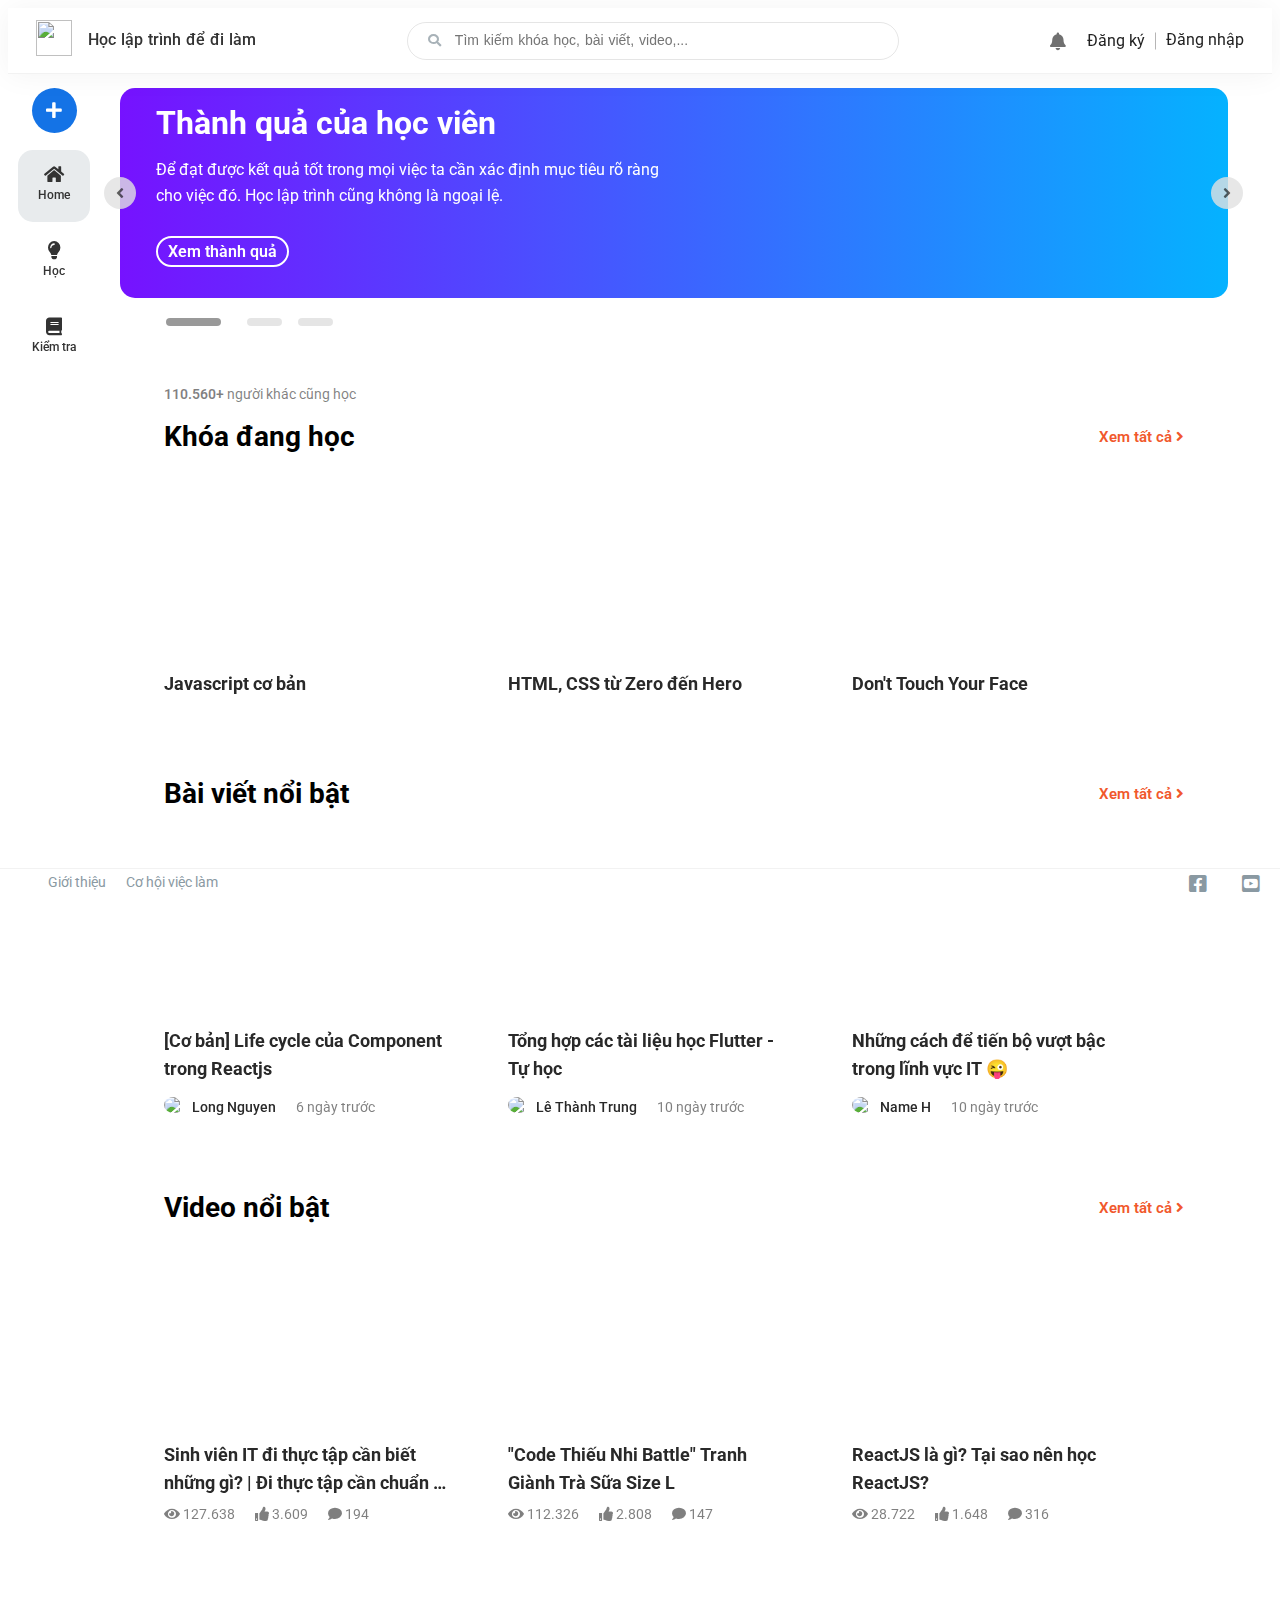
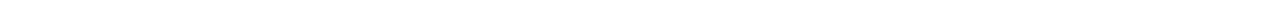
==== commit 07e3e6a8: "them quiz cho web" ====
--- a/index.html
+++ b/index.html
@@ -37,12 +37,6 @@
                     </a>
                 </li>
                 <li class="side__bar-respon-item">
-                    <a href="./question.html" class="side__bar-respon-item-link">
-                        <i class="fas fa-question"></i>
-                        <span>Hỏi</span>
-                    </a>
-                </li>
-                <li class="side__bar-respon-item">
                     <a href="./code.html" class="side__bar-respon-item-link">
                         <i class="fas fa-code"></i>
                         <span>Code</span>
@@ -210,23 +204,13 @@
                                 </div>
                             </a>
                         </li>
-                        <li class="page__sidebar-item-handle page__sidebar-question-item">
-                            <a href="./question.html" class="page__sidebar-question-item-link">
-                                <div class="page__sidebar-question-icon">
-                                    <i class="fas fa-question"></i>
-                                </div>
-                                <div class="page__sidebar-question-description">
-                                    <span class="page__sidebar-question-description-text">Hỏi</span>
-                                </div>
-                            </a>
-                        </li>
                         <li class="page__sidebar-item-handle page__sidebar-code-item">
                             <a href="./code.html" class="page__sidebar-code-item-link">
                                 <div class="page__sidebar-code-icon">
                                     <i class="fas fa-book"></i>
                                 </div>
                                 <div class="page__sidebar-code-description">
-                                    <span class="page__sidebar-code-description-text">Code</span>
+                                    <span class="page__sidebar-code-description-text">Kiểm tra</span>
                                 </div>
                             </a>
                         </li>
@@ -407,7 +391,7 @@
                         </div>
                     </div>
                     <div class="authen--form__pilicy">
-                        <p>Bằng việc đăng ký, bạn đã đồng ý với Shoppe về
+                        <p>Bằng việc đăng ký, bạn đã đồng ý với F8 về
                             <a href="" class="authen--form__pilicy--infor">Điều khoản dịch vụ</a> &
                             <a href="" class="authen--form__pilicy--infor">Chính sách bảo mật </a>  </p>
                       
@@ -530,5 +514,31 @@
             }) 
     </script>
     <script src="./app.js"></script>
+    <script src="./rules/Form.js"></script>
+    <script>
+        // Kết quả như mong muốn
+        Form({
+            form: '.authen--form--register',
+            messError: '.form-mess',
+            boxError: '.authen--form__form--login',
+            ruler: [
+                Form.isRequired('#email'),
+                Form.isEmail('#email'),
+
+                Form.isRequired('#password'),
+                Form.isPassWord('#password', 8 ),
+
+                Form.isRequired('#oldPassword'),
+                Form.isOldPassWord('#oldPassword', function() {
+                    return document.querySelector('.authen--form--register #password').value
+                }, 'Mật khẩu nhập lại không chính xác')
+            ],
+            // submit
+            onSubmit: function(data) {
+                console.log(data);
+            }
+        });
+        
+    </script>
 </body>
 </html>--- a/asset/css/base.css
+++ b/asset/css/base.css
@@ -109,6 +109,38 @@
     margin-top: 80px;
     display: flex;
     justify-content: flex-end;
+
+}
+.btn {
+    min-width: 132px;
+    height: 32px;
+    font-size: 13px;
+    font-weight: 500;
+    border: none;
+    border-radius: 2px;
+    cursor: pointer;
+    display: inline-flex;
+    justify-content: center;
+    align-items: center;
+}
+.btn:focus {
+    border-color: rgb(209, 40, 40);
+}
+.btn.btn--primary {
+    background-color: var(--primary-color);
+    color: #fff;
+}
+.btn.btn--back:hover {
+    background-color: #d9d9d9;
+}
+.btn.btn-disable {
+    background-color: #a7a7a7;
+    color: #707070;
+    cursor: default;
+}
+.btn--primary {
+    background-color: var(--primary-color);
+    color: #fff;
 }
 
 .btn.btn--back {
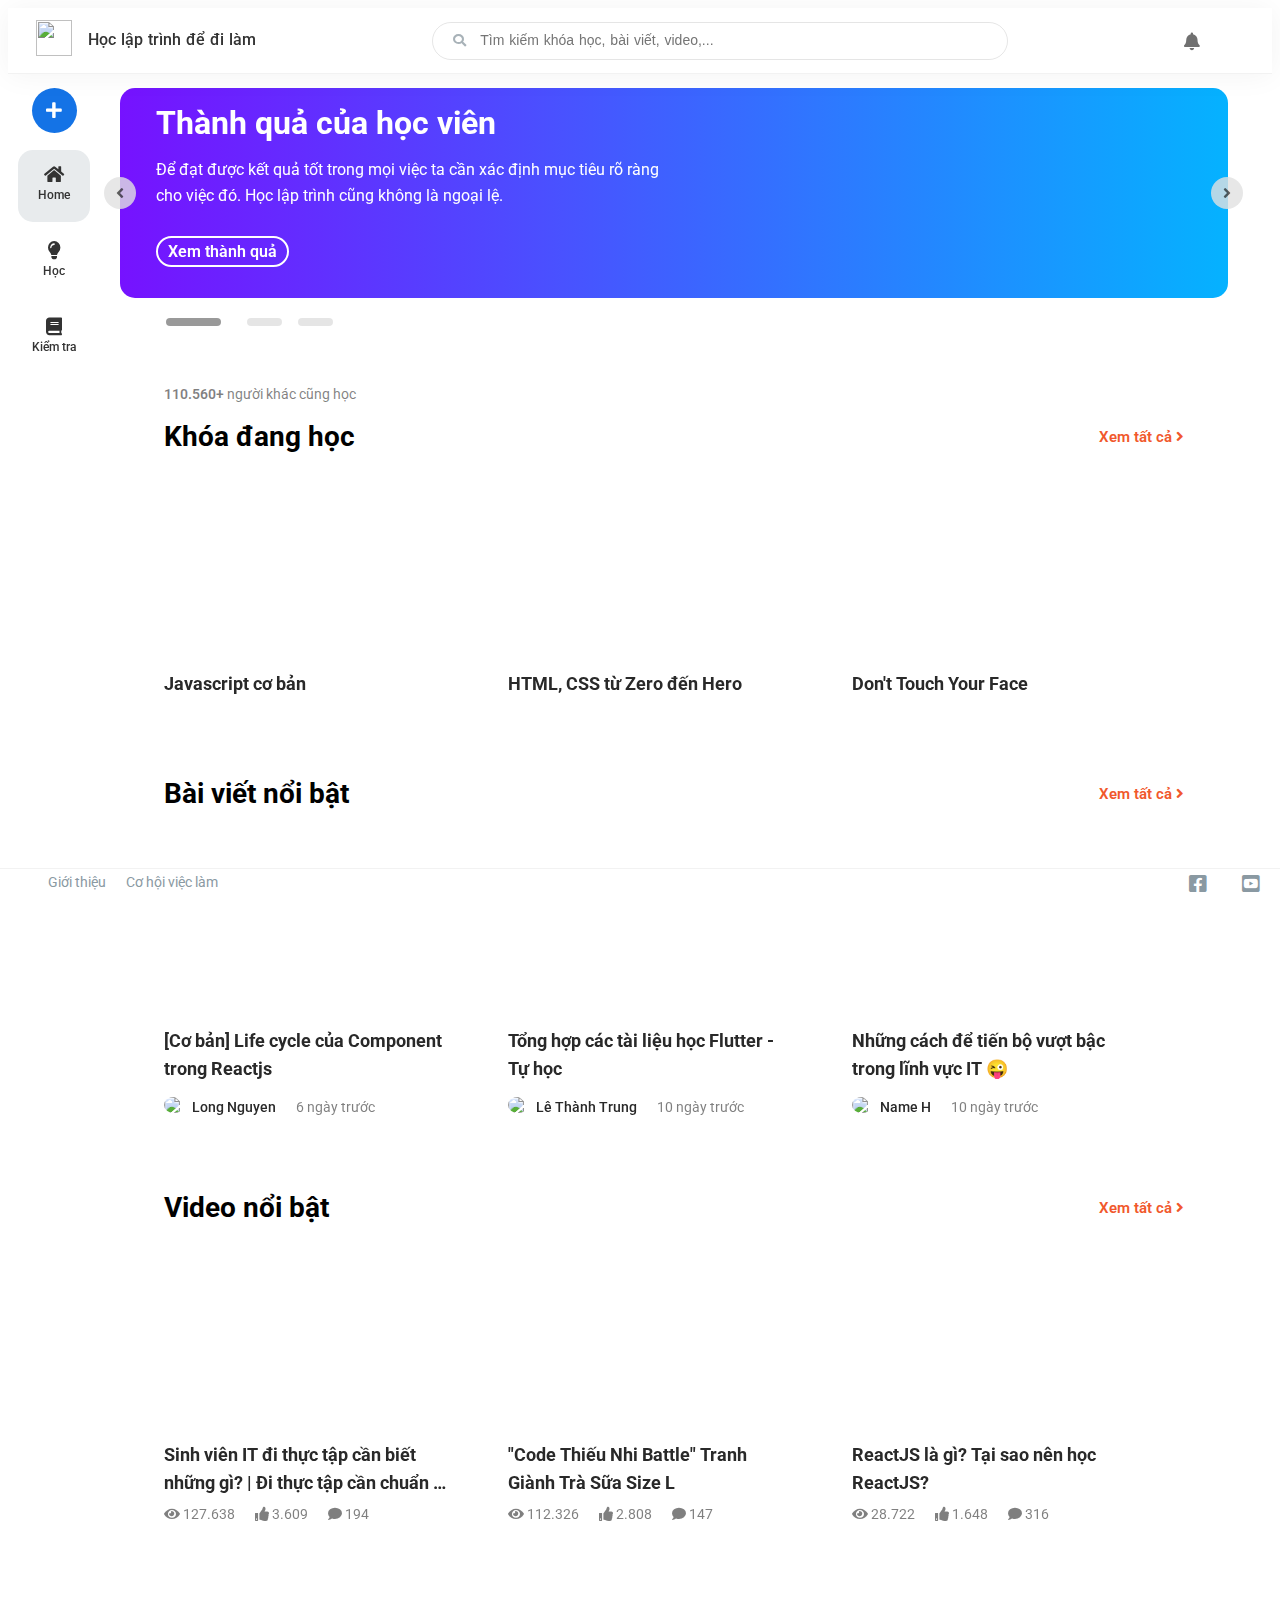
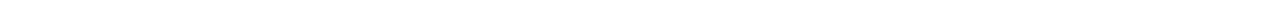
==== commit b692fc5b: "tab_pass" ====
--- a/index.html
+++ b/index.html
@@ -66,6 +66,7 @@
                         <span>Đăng xuất</span>
                     </a>
                 </li>
+                
             </ul>
         </div>
 
@@ -121,14 +122,16 @@
                             <img src="https://avatar-redirect.appspot.com/google/101918447405633767798?size=400" alt="" class="header__information-img-item">
                         </div>
                         <!-- Register and Login -->
-                        <div class="header__information-user">
+
+                        
+                        <!-- <div class="header__information-user">
                             <a href="#" class="header__information-user-register-link js_register" >
                                 <div class="header__information-user-register ">Đăng ký</div>
                             </a>
                             <a href="#" class="header__information-user-login-link js_login">
                                 <div class="header__information-user-login">Đăng nhập</div>
                             </a>
-                        </div>
+                        </div> -->
 
                         <!-- Notify box -->
                         <div class="header__information-notify-box">
@@ -161,9 +164,10 @@
                                 </div>
                             </div>
                             <ul class="header__information-user-box-list">
-                                <li class="header__information-user-box-item-blog">Viết Blog</li>
-                                <li class="header__information-user-box-item-post">Bài viết của tôi</li>
-                                <li class="header__information-user-box-item-save">Nội dung đã lưu</li>
+                                <li class="header__information-user-box-item-save">
+                                    <a href="./change_pass.html">Đổi mật khẩu</a>
+                                   
+                                </li>
                                 <li class="header__information-user-box-item-setting">Cài đặt</li>
                                 <li class="header__information-user-box-item-logout" style="padding-bottom: 0;">Đăng xuất</li>
                             </ul>
@@ -205,7 +209,7 @@
                             </a>
                         </li>
                         <li class="page__sidebar-item-handle page__sidebar-code-item">
-                            <a href="./code.html" class="page__sidebar-code-item-link">
+                            <a href="./exam.html" class="page__sidebar-code-item-link">
                                 <div class="page__sidebar-code-icon">
                                     <i class="fas fa-book"></i>
                                 </div>
@@ -419,7 +423,7 @@
                     </a>    
                     
                 </div>
-            </div> 
+            </div>  
 
             <!-- Authen form log in -->
 
@@ -466,7 +470,7 @@
                     </a>    
                     
                 </div>
-            </div> 
+            </div>  
         </div>
     </div>
 
--- a/asset/css/main.css
+++ b/asset/css/main.css
@@ -278,7 +278,7 @@
     border-radius: 50%;
     overflow: hidden;
     cursor: pointer;
-    display: none;
+    /* display: none; */
 }
 
 .header__information-img img {
@@ -451,6 +451,11 @@
     line-height: 30px;
     border-bottom: 1px solid rgba(0, 0, 0, 0.05);
     border-top: 1px solid rgba(0, 0, 0, 0.05);
+    
+}
+.header__information-user-box-item-save a {
+    text-decoration: none;
+    color: rgba(0, 0, 0, 0.7);
 }
 /* Sidebar-index.html */
 
--- a/asset/css/base.css
+++ b/asset/css/base.css
@@ -33,6 +33,14 @@
     padding-right: 24px;
     width: 25%;
 }
+.gird_colum-7 {
+    width: 66.66667%;
+    padding: 0 0 68px 44px;
+}
+.gird_colum-3 {
+    width: 33.3333%;
+}
+
 /* Đăng ký đăng nhập */
 .modal__body {
     overflow: hidden;
